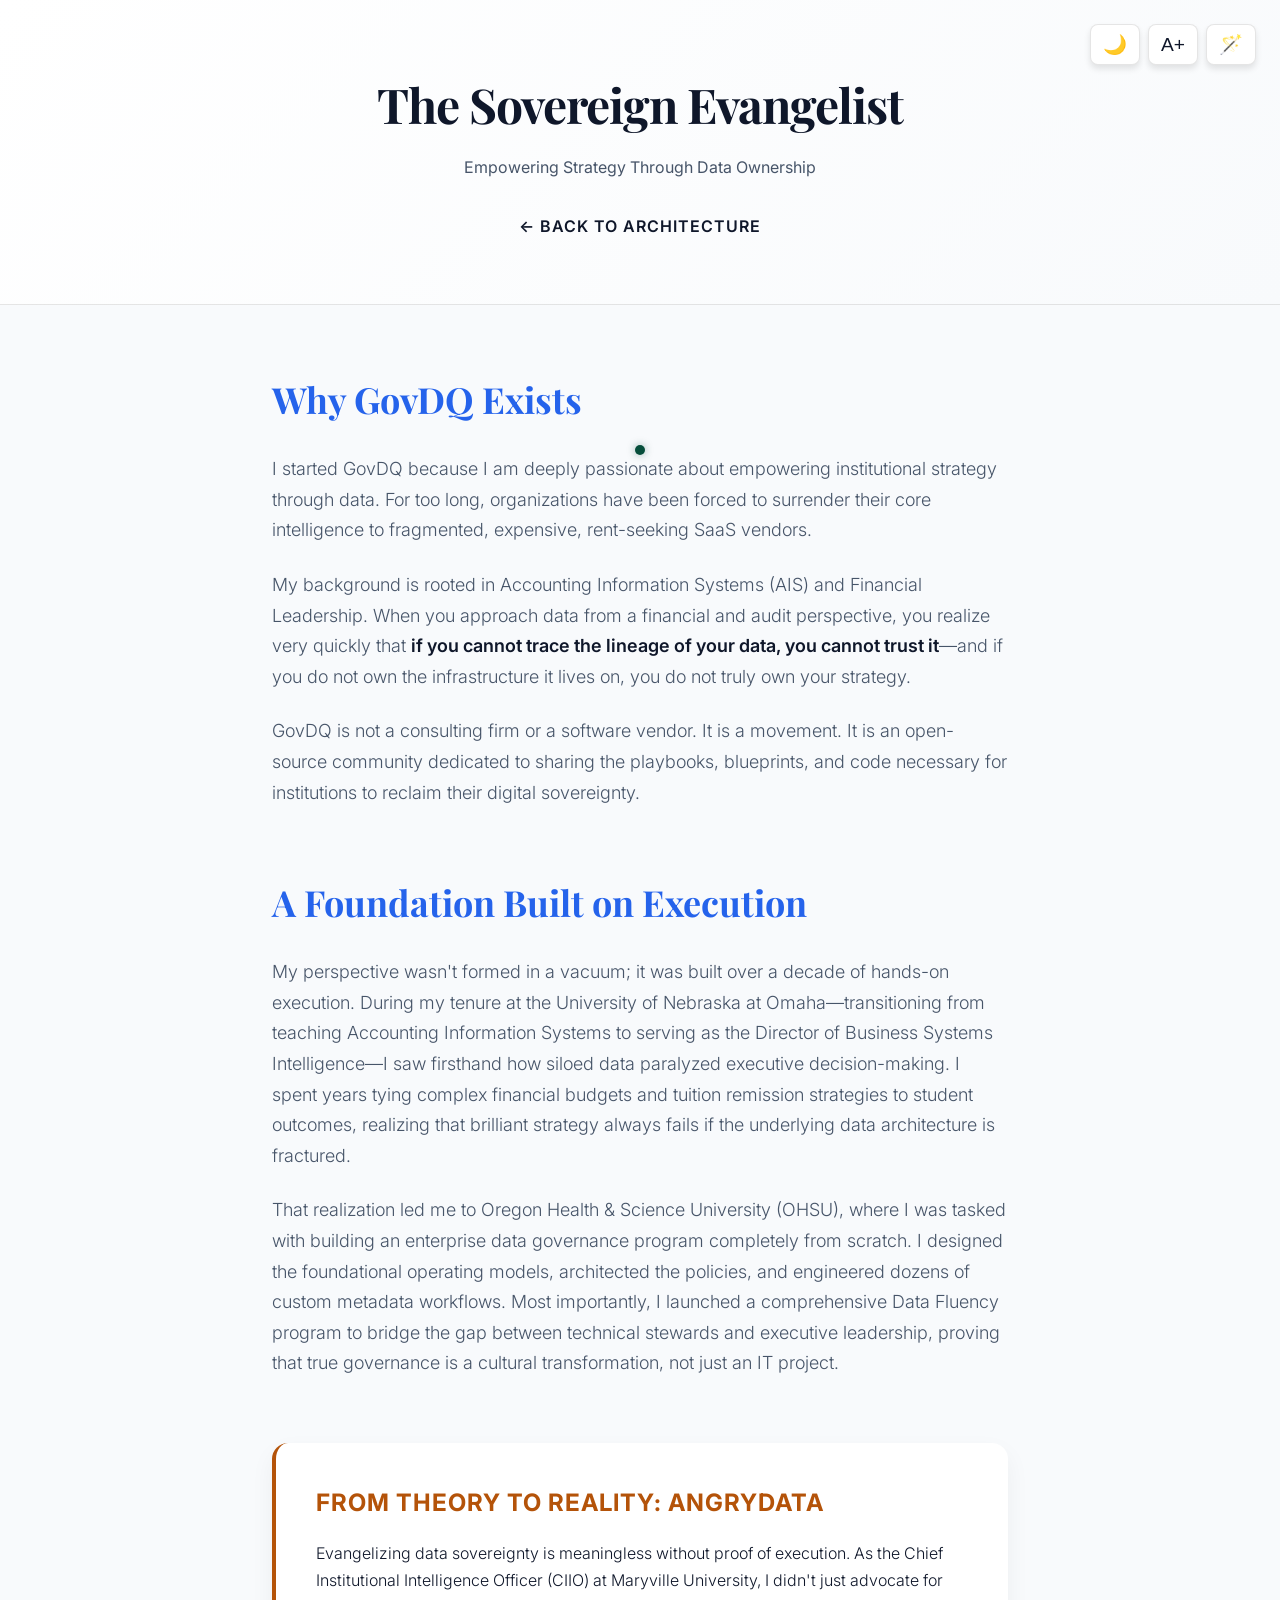
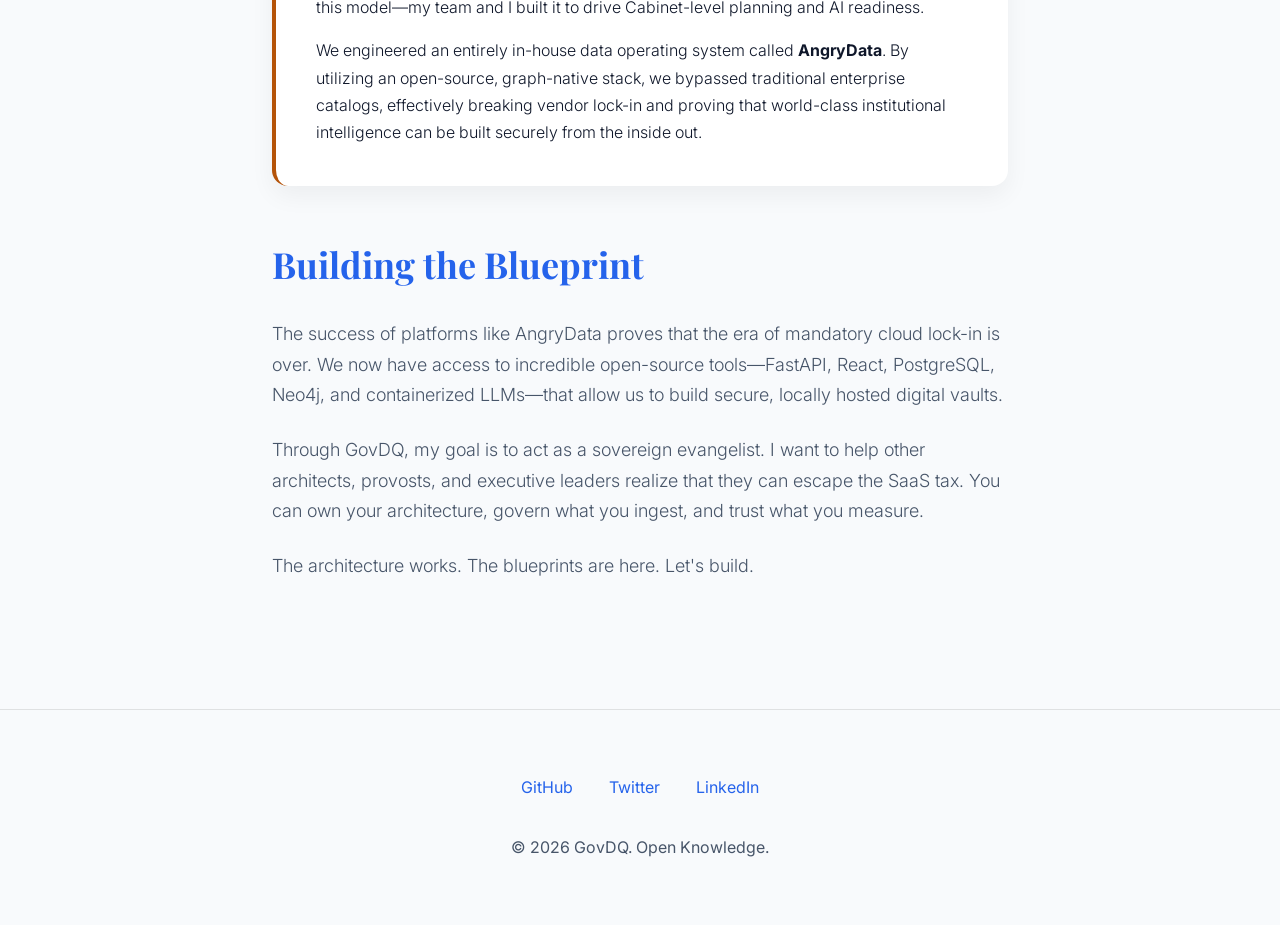
==== about.html @ 3452bdb5 "Create about.html" ====
<!DOCTYPE html>
<html lang="en" data-theme="light">
<head>
  <meta charset="UTF-8" />
  <meta name="viewport" content="width=device-width, initial-scale=1.0" />
  <title>About | GovDQ & The Sovereign Movement</title>
  <link rel="icon" type="image/jpeg" href="assets/images/1753254833234.jpg">
  
  <!-- Fonts -->
  <link href="https://fonts.googleapis.com/css2?family=Inter:wght@300;400;600;800&family=Playfair+Display:wght@700&display=swap" rel="stylesheet">
  
  <style>
    /* CSS Variables for Dynamic Theming */
    :root {
      --bg-deep: #0f172a;
      --bg-card: #1e293b;
      --accent-blue: #3b82f6;
      --accent-gold: #d4b483;
      --text-white: #f8fafc;
      --text-muted: #94a3b8;
      --border-subtle: rgba(255,255,255,0.1);
      --input-bg: #0f172a;
      --error-bg: rgba(239, 68, 68, 0.05);
    }

    [data-theme="light"] {
      --bg-deep: #f8fafc;
      --bg-card: #ffffff;
      --accent-blue: #2563eb;
      --accent-gold: #b45309; 
      --text-white: #0f172a;
      --text-muted: #475569;
      --border-subtle: rgba(0,0,0,0.1);
      --input-bg: #f1f5f9;
      --error-bg: rgba(239, 68, 68, 0.1);
    }

    * { box-sizing: border-box; margin: 0; padding: 0; }
    
    body { font-family: 'Inter', sans-serif; background-color: var(--bg-deep); color: var(--text-white); line-height: 1.7; transition: background-color 0.3s, color 0.3s; font-size: 1rem; }
    body.large-text { font-size: 1.15rem; }
    body.large-text h1 { font-size: 4rem; }
    body.large-text h2 { font-size: 2.85rem; }

    *:focus-visible { outline: 3px solid var(--accent-blue); outline-offset: 3px; border-radius: 4px; }

    header { background: linear-gradient(135deg, var(--bg-card), var(--bg-deep)); text-align: center; padding: 4rem 1rem; border-bottom: 1px solid var(--border-subtle); position: relative; }
    header h1 { font-family: 'Playfair Display', serif; font-size: 3rem; margin-bottom: 0.5rem; letter-spacing: -1px; }
    
    /* Navigation Links */
    .nav-links { margin-top: 2rem; display: flex; justify-content: center; gap: 2rem; }
    .nav-links a { color: var(--text-white); text-decoration: none; font-weight: 600; text-transform: uppercase; letter-spacing: 1px; transition: color 0.3s; }
    .nav-links a:hover { color: var(--accent-gold); }

    .a11y-controls { position: fixed; top: 1.5rem; right: 1.5rem; display: flex; gap: 0.5rem; z-index: 9990; }
    .a11y-controls button { width: auto; padding: 0.5rem 0.75rem; background: var(--bg-card); border: 1px solid var(--border-subtle); border-radius: 8px; color: var(--text-white); cursor: pointer; font-size: 1.2rem; display: flex; align-items: center; justify-content: center; box-shadow: 0 4px 6px rgba(0,0,0,0.1); transition: opacity 0.3s; }
    .a11y-controls button:hover { border-color: var(--accent-blue); }

    /* Trailing Cursor Styles */
    #cursor-dot { position: fixed; top: -10px; left: -10px; width: 10px; height: 10px; background-color: #064e3b; border-radius: 50%; pointer-events: none; z-index: 9999; transform: translate(-50%, -50%); transition: opacity 0.3s ease; box-shadow: 0 0 8px rgba(6, 78, 59, 0.4); }
    .cursor-hidden { opacity: 0 !important; }
    .trail-dot { position: fixed; width: 6px; height: 6px; background-color: #064e3b; border-radius: 50%; pointer-events: none; z-index: 9998; transform: translate(-50%, -50%); opacity: 0.4; animation: fadeTrail 3s ease-out forwards; }
    @keyframes fadeTrail { 0% { opacity: 0.4; transform: translate(-50%, -50%) scale(1); } 100% { opacity: 0; transform: translate(-50%, -50%) scale(0.2); } }

    main { max-width: 800px; margin: 0 auto; padding: 4rem 2rem; }

    .story-block { margin-bottom: 4rem; }
    .story-block h2 { font-size: 2.25rem; color: var(--accent-blue); margin-bottom: 1.5rem; font-family: 'Playfair Display', serif; }
    .story-block p { font-size: 1.125rem; color: var(--text-muted); margin-bottom: 1.5rem; font-weight: 300; }
    .story-block strong { color: var(--text-white); font-weight: 600; }

    .highlight-box { background: var(--bg-card); padding: 2.5rem; border-radius: 16px; border-left: 4px solid var(--accent-gold); margin: 3rem 0; box-shadow: 0 10px 25px rgba(0,0,0,0.05); }
    .highlight-box h3 { color: var(--accent-gold); margin-bottom: 1rem; font-size: 1.5rem; text-transform: uppercase; letter-spacing: 1px; }

    footer { text-align: center; padding: 4rem; color: var(--text-muted); border-top: 1px solid var(--border-subtle); }
    footer a { color: var(--accent-blue); text-decoration: none; margin: 0 1rem; }

    /* Scroll Reveal CSS */
    .hidden { opacity: 0; transform: translateY(30px); transition: opacity 0.8s ease-out, transform 0.8s ease-out; }
    .show { opacity: 1; transform: translateY(0); }

    @media (max-width: 768px) { header h1 { font-size: 2.5rem; } .a11y-controls { top: 1rem; right: 1rem; } #cursor-dot { display: none; } .trail-dot { display: none; } }
  </style>
</head>
<body>
  <div id="cursor-dot"></div>

  <header>
    <div class="a11y-controls">
      <button id="themeToggle" aria-label="Toggle Light and Dark Mode">🌙</button>
      <button id="textSizeToggle" aria-label="Toggle Large Text Size">A+</button>
      <button id="cursorToggle" aria-label="Toggle Trailing Cursor">🪄</button>
    </div>
    <h1>The Sovereign Evangelist</h1>
    <p style="color: var(--text-muted);">Empowering Strategy Through Data Ownership</p>
    
    <div class="nav-links">
      <a href="index.html">← Back to Architecture</a>
    </div>
  </header>

  <main id="main-content">
    
    <div class="story-block hidden">
      <h2>Why GovDQ Exists</h2>
      <p>I started GovDQ because I am deeply passionate about empowering institutional strategy through data. For too long, organizations have been forced to surrender their core intelligence to fragmented, expensive, rent-seeking SaaS vendors.</p>
      <p>My background is rooted in Accounting Information Systems (AIS) and Financial Leadership. When you approach data from a financial and audit perspective, you realize very quickly that <strong>if you cannot trace the lineage of your data, you cannot trust it</strong>—and if you do not own the infrastructure it lives on, you do not truly own your strategy.</p>
      <p>GovDQ is not a consulting firm or a software vendor. It is a movement. It is an open-source community dedicated to sharing the playbooks, blueprints, and code necessary for institutions to reclaim their digital sovereignty.</p>
    </div>

    <div class="story-block hidden">
      <h2>A Foundation Built on Execution</h2>
      <p>My perspective wasn't formed in a vacuum; it was built over a decade of hands-on execution. During my tenure at the University of Nebraska at Omaha—transitioning from teaching Accounting Information Systems to serving as the Director of Business Systems Intelligence—I saw firsthand how siloed data paralyzed executive decision-making. I spent years tying complex financial budgets and tuition remission strategies to student outcomes, realizing that brilliant strategy always fails if the underlying data architecture is fractured.</p>
      <p>That realization led me to Oregon Health & Science University (OHSU), where I was tasked with building an enterprise data governance program completely from scratch. I designed the foundational operating models, architected the policies, and engineered dozens of custom metadata workflows. Most importantly, I launched a comprehensive Data Fluency program to bridge the gap between technical stewards and executive leadership, proving that true governance is a cultural transformation, not just an IT project.</p>
    </div>

    <div class="highlight-box hidden">
      <h3>From Theory to Reality: AngryData</h3>
      <p style="color: var(--text-white); font-weight: 300;">
        Evangelizing data sovereignty is meaningless without proof of execution. As the Chief Institutional Intelligence Officer (CIIO) at Maryville University, I didn't just advocate for this model—my team and I built it to drive Cabinet-level planning and AI readiness.
      </p>
      <p style="color: var(--text-white); font-weight: 300; margin-top: 1rem;">
        We engineered an entirely in-house data operating system called <strong>AngryData</strong>. By utilizing an open-source, graph-native stack, we bypassed traditional enterprise catalogs, effectively breaking vendor lock-in and proving that world-class institutional intelligence can be built securely from the inside out.
      </p>
    </div>

    <div class="story-block hidden">
      <h2>Building the Blueprint</h2>
      <p>The success of platforms like AngryData proves that the era of mandatory cloud lock-in is over. We now have access to incredible open-source tools—FastAPI, React, PostgreSQL, Neo4j, and containerized LLMs—that allow us to build secure, locally hosted digital vaults.</p>
      <p>Through GovDQ, my goal is to act as a sovereign evangelist. I want to help other architects, provosts, and executive leaders realize that they can escape the SaaS tax. You can own your architecture, govern what you ingest, and trust what you measure.</p>
      <p>The architecture works. The blueprints are here. Let's build.</p>
    </div>

  </main>

  <footer class="hidden">
    <a href="https://github.com/GovDQ" aria-label="GovDQ GitHub Profile">GitHub</a>
    <a href="https://x.com/GovDQ" aria-label="GovDQ Twitter Profile">Twitter</a>
    <a href="https://www.linkedin.com/company/govdq" aria-label="GovDQ LinkedIn Page">LinkedIn</a>
    <p style="margin-top: 2rem;">© 2026 GovDQ. Open Knowledge.</p>
  </footer>

  <script>
    document.addEventListener('DOMContentLoaded', () => {
      // Theme Toggle Logic
      const themeBtn = document.getElementById('themeToggle');
      const savedTheme = localStorage.getItem('theme') || 'light';
      
      if (savedTheme === 'dark') {
        document.documentElement.setAttribute('data-theme', 'dark');
        themeBtn.innerText = '☀️';
      } else {
        document.documentElement.setAttribute('data-theme', 'light');
        themeBtn.innerText = '🌙';
      }

      themeBtn.addEventListener('click', () => {
        const isLight = document.documentElement.getAttribute('data-theme') === 'light';
        if (isLight) {
          document.documentElement.setAttribute('data-theme', 'dark');
          localStorage.setItem('theme', 'dark');
          themeBtn.innerText = '☀️';
        } else {
          document.documentElement.setAttribute('data-theme', 'light');
          localStorage.setItem('theme', 'light');
          themeBtn.innerText = '🌙';
        }
      });

      // Text Size Toggle Logic
      const textBtn = document.getElementById('textSizeToggle');
      const savedTextSize = localStorage.getItem('largeText') === 'true';
      if (savedTextSize) document.body.classList.add('large-text');

      textBtn.addEventListener('click', () => {
        document.body.classList.toggle('large-text');
        localStorage.setItem('largeText', document.body.classList.contains('large-text'));
      });

      // Trailing Cursor Logic
      const cursorBtn = document.getElementById('cursorToggle');
      const cursorDot = document.getElementById('cursor-dot');
      const savedCursor = localStorage.getItem('cursorActive');
      let isCursorActive = savedCursor !== 'false'; 

      if (!isCursorActive) {
        cursorDot.classList.add('cursor-hidden');
        cursorBtn.style.opacity = '0.5';
      }

      cursorBtn.addEventListener('click', () => {
        isCursorActive = !isCursorActive;
        localStorage.setItem('cursorActive', isCursorActive);
        if (isCursorActive) {
          cursorDot.classList.remove('cursor-hidden');
          cursorBtn.style.opacity = '1';
        } else {
          cursorDot.classList.add('cursor-hidden');
          cursorBtn.style.opacity = '0.5';
        }
      });

      // Cursor Physics Engine
      let mouseX = window.innerWidth / 2;
      let mouseY = window.innerHeight / 2;
      let dotX = mouseX;
      let dotY = mouseY;
      let lastSpawnX = dotX;
      let lastSpawnY = dotY;

      window.addEventListener('mousemove', (e) => {
        mouseX = e.clientX;
        mouseY = e.clientY;
      });

      function animateCursor() {
        dotX += (mouseX - dotX) * 0.15; 
        dotY += (mouseY - dotY) * 0.15;
        
        if (cursorDot) {
          cursorDot.style.left = `${dotX}px`;
          cursorDot.style.top = `${dotY}px`;
        }

        if (isCursorActive) {
          const dist = Math.hypot(dotX - lastSpawnX, dotY - lastSpawnY);
          if (dist > 12) { 
            const trail = document.createElement('div');
            trail.className = 'trail-dot';
            trail.style.left = `${dotX}px`;
            trail.style.top = `${dotY}px`;
            document.body.appendChild(trail);
            lastSpawnX = dotX;
            lastSpawnY = dotY;
            setTimeout(() => { trail.remove(); }, 3000);
          }
        }
        requestAnimationFrame(animateCursor);
      }
      animateCursor();
    });
  </script>
  
  <!-- Scroll Reveal Script Link -->
  <script src="assets/js/scroll-reveal.js"></script>
</body>
</html>
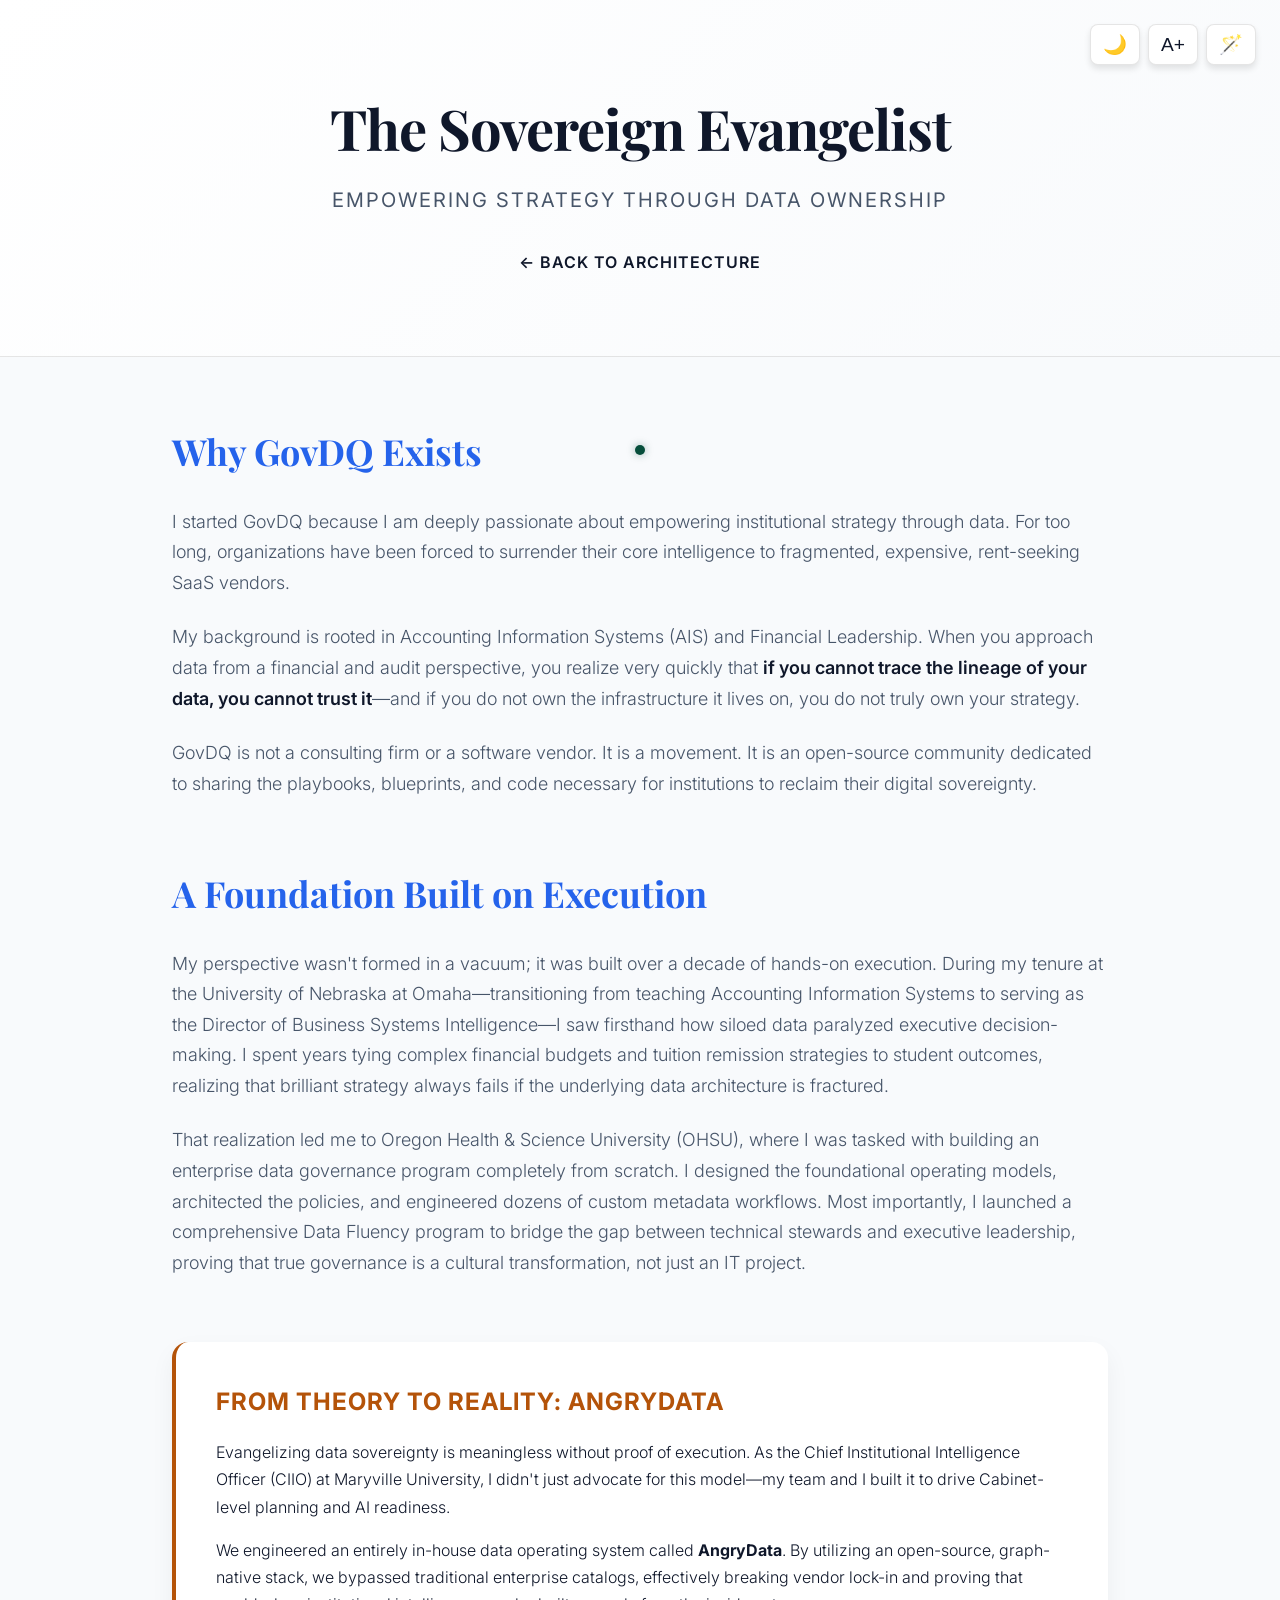
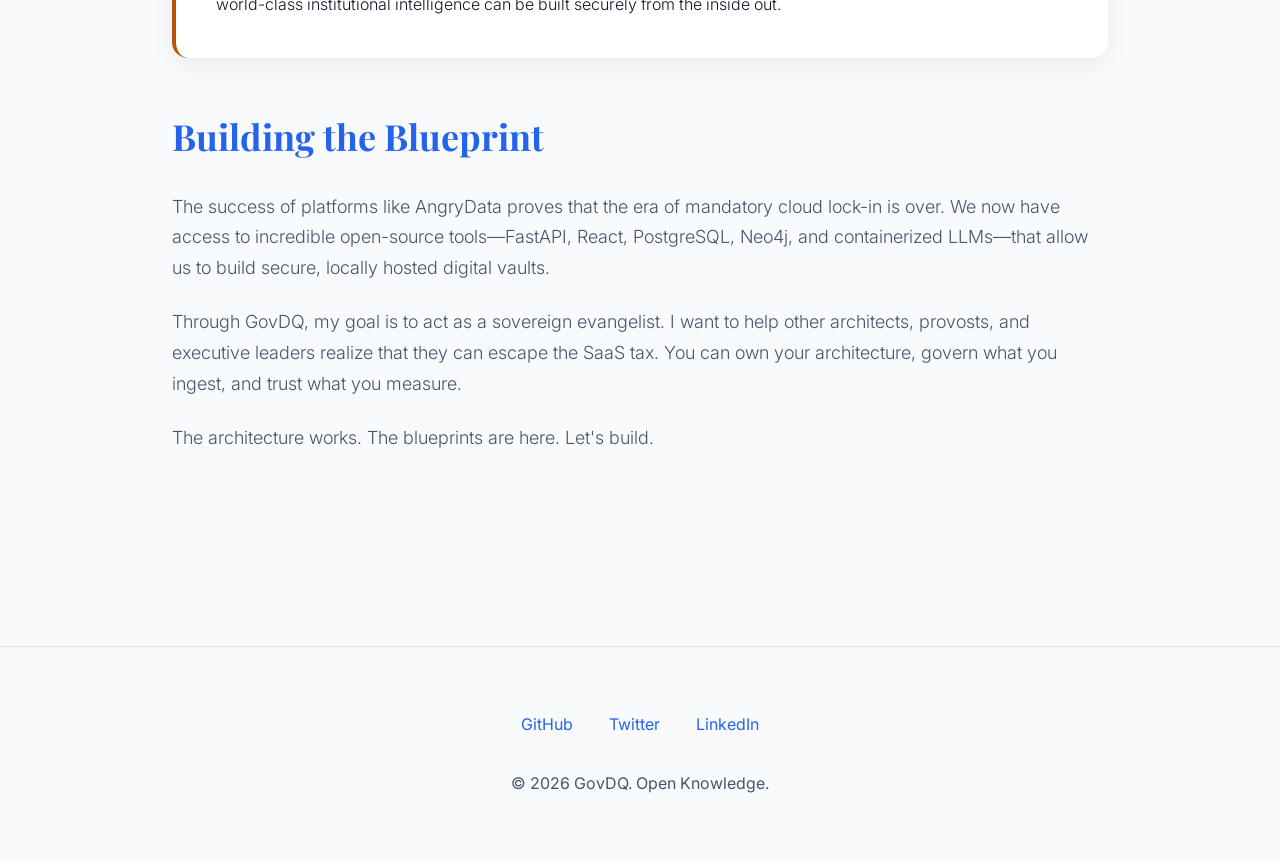
==== commit 2a28e7b9: "Update about.html" ====
--- a/about.html
+++ b/about.html
@@ -6,91 +6,14 @@
   <title>About | GovDQ & The Sovereign Movement</title>
   <link rel="icon" type="image/jpeg" href="assets/images/1753254833234.jpg">
   
-  <!-- Fonts -->
+  <!-- Fonts & Global CSS -->
   <link href="https://fonts.googleapis.com/css2?family=Inter:wght@300;400;600;800&family=Playfair+Display:wght@700&display=swap" rel="stylesheet">
-  
-  <style>
-    /* CSS Variables for Dynamic Theming */
-    :root {
-      --bg-deep: #0f172a;
-      --bg-card: #1e293b;
-      --accent-blue: #3b82f6;
-      --accent-gold: #d4b483;
-      --text-white: #f8fafc;
-      --text-muted: #94a3b8;
-      --border-subtle: rgba(255,255,255,0.1);
-      --input-bg: #0f172a;
-      --error-bg: rgba(239, 68, 68, 0.05);
-    }
-
-    [data-theme="light"] {
-      --bg-deep: #f8fafc;
-      --bg-card: #ffffff;
-      --accent-blue: #2563eb;
-      --accent-gold: #b45309; 
-      --text-white: #0f172a;
-      --text-muted: #475569;
-      --border-subtle: rgba(0,0,0,0.1);
-      --input-bg: #f1f5f9;
-      --error-bg: rgba(239, 68, 68, 0.1);
-    }
-
-    * { box-sizing: border-box; margin: 0; padding: 0; }
-    
-    body { font-family: 'Inter', sans-serif; background-color: var(--bg-deep); color: var(--text-white); line-height: 1.7; transition: background-color 0.3s, color 0.3s; font-size: 1rem; }
-    body.large-text { font-size: 1.15rem; }
-    body.large-text h1 { font-size: 4rem; }
-    body.large-text h2 { font-size: 2.85rem; }
-
-    *:focus-visible { outline: 3px solid var(--accent-blue); outline-offset: 3px; border-radius: 4px; }
-
-    header { background: linear-gradient(135deg, var(--bg-card), var(--bg-deep)); text-align: center; padding: 4rem 1rem; border-bottom: 1px solid var(--border-subtle); position: relative; }
-    header h1 { font-family: 'Playfair Display', serif; font-size: 3rem; margin-bottom: 0.5rem; letter-spacing: -1px; }
-    
-    /* Navigation Links */
-    .nav-links { margin-top: 2rem; display: flex; justify-content: center; gap: 2rem; }
-    .nav-links a { color: var(--text-white); text-decoration: none; font-weight: 600; text-transform: uppercase; letter-spacing: 1px; transition: color 0.3s; }
-    .nav-links a:hover { color: var(--accent-gold); }
-
-    .a11y-controls { position: fixed; top: 1.5rem; right: 1.5rem; display: flex; gap: 0.5rem; z-index: 9990; }
-    .a11y-controls button { width: auto; padding: 0.5rem 0.75rem; background: var(--bg-card); border: 1px solid var(--border-subtle); border-radius: 8px; color: var(--text-white); cursor: pointer; font-size: 1.2rem; display: flex; align-items: center; justify-content: center; box-shadow: 0 4px 6px rgba(0,0,0,0.1); transition: opacity 0.3s; }
-    .a11y-controls button:hover { border-color: var(--accent-blue); }
-
-    /* Trailing Cursor Styles */
-    #cursor-dot { position: fixed; top: -10px; left: -10px; width: 10px; height: 10px; background-color: #064e3b; border-radius: 50%; pointer-events: none; z-index: 9999; transform: translate(-50%, -50%); transition: opacity 0.3s ease; box-shadow: 0 0 8px rgba(6, 78, 59, 0.4); }
-    .cursor-hidden { opacity: 0 !important; }
-    .trail-dot { position: fixed; width: 6px; height: 6px; background-color: #064e3b; border-radius: 50%; pointer-events: none; z-index: 9998; transform: translate(-50%, -50%); opacity: 0.4; animation: fadeTrail 3s ease-out forwards; }
-    @keyframes fadeTrail { 0% { opacity: 0.4; transform: translate(-50%, -50%) scale(1); } 100% { opacity: 0; transform: translate(-50%, -50%) scale(0.2); } }
-
-    main { max-width: 800px; margin: 0 auto; padding: 4rem 2rem; }
-
-    .story-block { margin-bottom: 4rem; }
-    .story-block h2 { font-size: 2.25rem; color: var(--accent-blue); margin-bottom: 1.5rem; font-family: 'Playfair Display', serif; }
-    .story-block p { font-size: 1.125rem; color: var(--text-muted); margin-bottom: 1.5rem; font-weight: 300; }
-    .story-block strong { color: var(--text-white); font-weight: 600; }
-
-    .highlight-box { background: var(--bg-card); padding: 2.5rem; border-radius: 16px; border-left: 4px solid var(--accent-gold); margin: 3rem 0; box-shadow: 0 10px 25px rgba(0,0,0,0.05); }
-    .highlight-box h3 { color: var(--accent-gold); margin-bottom: 1rem; font-size: 1.5rem; text-transform: uppercase; letter-spacing: 1px; }
-
-    footer { text-align: center; padding: 4rem; color: var(--text-muted); border-top: 1px solid var(--border-subtle); }
-    footer a { color: var(--accent-blue); text-decoration: none; margin: 0 1rem; }
-
-    /* Scroll Reveal CSS */
-    .hidden { opacity: 0; transform: translateY(30px); transition: opacity 0.8s ease-out, transform 0.8s ease-out; }
-    .show { opacity: 1; transform: translateY(0); }
-
-    @media (max-width: 768px) { header h1 { font-size: 2.5rem; } .a11y-controls { top: 1rem; right: 1rem; } #cursor-dot { display: none; } .trail-dot { display: none; } }
-  </style>
+  <link rel="stylesheet" href="assets/css/main.css">
 </head>
 <body>
-  <div id="cursor-dot"></div>
+  <!-- UI Controls & Cursor injected by components.js -->
 
   <header>
-    <div class="a11y-controls">
-      <button id="themeToggle" aria-label="Toggle Light and Dark Mode">🌙</button>
-      <button id="textSizeToggle" aria-label="Toggle Large Text Size">A+</button>
-      <button id="cursorToggle" aria-label="Toggle Trailing Cursor">🪄</button>
-    </div>
     <h1>The Sovereign Evangelist</h1>
     <p style="color: var(--text-muted);">Empowering Strategy Through Data Ownership</p>
     
@@ -133,115 +56,11 @@
 
   </main>
 
-  <footer class="hidden">
-    <a href="https://github.com/GovDQ" aria-label="GovDQ GitHub Profile">GitHub</a>
-    <a href="https://x.com/GovDQ" aria-label="GovDQ Twitter Profile">Twitter</a>
-    <a href="https://www.linkedin.com/company/govdq" aria-label="GovDQ LinkedIn Page">LinkedIn</a>
-    <p style="margin-top: 2rem;">© 2026 GovDQ. Open Knowledge.</p>
-  </footer>
+  <!-- Global Footer Component Anchor -->
+  <div id="govdq-footer"></div>
 
-  <script>
-    document.addEventListener('DOMContentLoaded', () => {
-      // Theme Toggle Logic
-      const themeBtn = document.getElementById('themeToggle');
-      const savedTheme = localStorage.getItem('theme') || 'light';
-      
-      if (savedTheme === 'dark') {
-        document.documentElement.setAttribute('data-theme', 'dark');
-        themeBtn.innerText = '☀️';
-      } else {
-        document.documentElement.setAttribute('data-theme', 'light');
-        themeBtn.innerText = '🌙';
-      }
-
-      themeBtn.addEventListener('click', () => {
-        const isLight = document.documentElement.getAttribute('data-theme') === 'light';
-        if (isLight) {
-          document.documentElement.setAttribute('data-theme', 'dark');
-          localStorage.setItem('theme', 'dark');
-          themeBtn.innerText = '☀️';
-        } else {
-          document.documentElement.setAttribute('data-theme', 'light');
-          localStorage.setItem('theme', 'light');
-          themeBtn.innerText = '🌙';
-        }
-      });
-
-      // Text Size Toggle Logic
-      const textBtn = document.getElementById('textSizeToggle');
-      const savedTextSize = localStorage.getItem('largeText') === 'true';
-      if (savedTextSize) document.body.classList.add('large-text');
-
-      textBtn.addEventListener('click', () => {
-        document.body.classList.toggle('large-text');
-        localStorage.setItem('largeText', document.body.classList.contains('large-text'));
-      });
-
-      // Trailing Cursor Logic
-      const cursorBtn = document.getElementById('cursorToggle');
-      const cursorDot = document.getElementById('cursor-dot');
-      const savedCursor = localStorage.getItem('cursorActive');
-      let isCursorActive = savedCursor !== 'false'; 
-
-      if (!isCursorActive) {
-        cursorDot.classList.add('cursor-hidden');
-        cursorBtn.style.opacity = '0.5';
-      }
-
-      cursorBtn.addEventListener('click', () => {
-        isCursorActive = !isCursorActive;
-        localStorage.setItem('cursorActive', isCursorActive);
-        if (isCursorActive) {
-          cursorDot.classList.remove('cursor-hidden');
-          cursorBtn.style.opacity = '1';
-        } else {
-          cursorDot.classList.add('cursor-hidden');
-          cursorBtn.style.opacity = '0.5';
-        }
-      });
-
-      // Cursor Physics Engine
-      let mouseX = window.innerWidth / 2;
-      let mouseY = window.innerHeight / 2;
-      let dotX = mouseX;
-      let dotY = mouseY;
-      let lastSpawnX = dotX;
-      let lastSpawnY = dotY;
-
-      window.addEventListener('mousemove', (e) => {
-        mouseX = e.clientX;
-        mouseY = e.clientY;
-      });
-
-      function animateCursor() {
-        dotX += (mouseX - dotX) * 0.15; 
-        dotY += (mouseY - dotY) * 0.15;
-        
-        if (cursorDot) {
-          cursorDot.style.left = `${dotX}px`;
-          cursorDot.style.top = `${dotY}px`;
-        }
-
-        if (isCursorActive) {
-          const dist = Math.hypot(dotX - lastSpawnX, dotY - lastSpawnY);
-          if (dist > 12) { 
-            const trail = document.createElement('div');
-            trail.className = 'trail-dot';
-            trail.style.left = `${dotX}px`;
-            trail.style.top = `${dotY}px`;
-            document.body.appendChild(trail);
-            lastSpawnX = dotX;
-            lastSpawnY = dotY;
-            setTimeout(() => { trail.remove(); }, 3000);
-          }
-        }
-        requestAnimationFrame(animateCursor);
-      }
-      animateCursor();
-    });
-  </script>
-  
-  <!-- Scroll Reveal Script Link -->
+  <!-- Global Component Engine & Custom Logic -->
+  <script src="assets/js/components.js"></script>
   <script src="assets/js/scroll-reveal.js"></script>
 </body>
 </html>
--- a/assets/css/main.css
+++ b/assets/css/main.css
@@ -0,0 +1,110 @@
+/* 
+  1. CSS Variables for Dynamic Theming 
+*/
+:root {
+  --bg-deep: #0f172a;
+  --bg-card: #1e293b;
+  --accent-blue: #3b82f6;
+  --accent-gold: #d4b483;
+  --text-white: #f8fafc;
+  --text-muted: #94a3b8;
+  --border-subtle: rgba(255,255,255,0.1);
+  --input-bg: #0f172a;
+  --error-bg: rgba(239, 68, 68, 0.05);
+}
+
+[data-theme="light"] {
+  --bg-deep: #f8fafc;
+  --bg-card: #ffffff;
+  --accent-blue: #2563eb;
+  --accent-gold: #b45309; 
+  --text-white: #0f172a;
+  --text-muted: #475569;
+  --border-subtle: rgba(0,0,0,0.1);
+  --input-bg: #f1f5f9;
+  --error-bg: rgba(239, 68, 68, 0.1);
+}
+
+* { box-sizing: border-box; margin: 0; padding: 0; }
+
+/* 2. Text Scaling & Base Accessibility */
+body { font-family: 'Inter', sans-serif; background-color: var(--bg-deep); color: var(--text-white); line-height: 1.7; transition: background-color 0.3s, color 0.3s; font-size: 1rem; }
+body.large-text { font-size: 1.15rem; }
+body.large-text h1 { font-size: 4rem; }
+body.large-text h2 { font-size: 2.85rem; }
+
+*:focus-visible { outline: 3px solid var(--accent-blue); outline-offset: 3px; border-radius: 4px; }
+
+/* 3. Global Header */
+header { background: linear-gradient(135deg, var(--bg-card), var(--bg-deep)); text-align: center; padding: 5rem 1rem; border-bottom: 1px solid var(--border-subtle); position: relative; }
+header img { height: 120px; margin-bottom: 1.5rem; filter: drop-shadow(0 0 20px rgba(59, 130, 246, 0.3)); }
+header h1 { font-family: 'Playfair Display', serif; font-size: 3.5rem; margin-bottom: 0.5rem; letter-spacing: -1px; }
+header p { font-size: 1.25rem; color: var(--accent-gold); text-transform: uppercase; letter-spacing: 2px; }
+
+.nav-links { margin-top: 2rem; display: flex; justify-content: center; gap: 2rem; }
+.nav-links a { color: var(--text-white); text-decoration: none; font-weight: 600; text-transform: uppercase; letter-spacing: 1px; transition: color 0.3s; }
+.nav-links a:hover { color: var(--accent-gold); }
+
+/* 4. Accessibility Control Panel */
+.a11y-controls { position: fixed; top: 1.5rem; right: 1.5rem; display: flex; gap: 0.5rem; z-index: 9990; }
+.a11y-controls button { width: auto; padding: 0.5rem 0.75rem; background: var(--bg-card); border: 1px solid var(--border-subtle); border-radius: 8px; color: var(--text-white); cursor: pointer; font-size: 1.2rem; display: flex; align-items: center; justify-content: center; box-shadow: 0 4px 6px rgba(0,0,0,0.1); transition: opacity 0.3s; }
+.a11y-controls button:hover { border-color: var(--accent-blue); }
+
+/* 5. Trailing Cursor Styles */
+#cursor-dot { position: fixed; top: -10px; left: -10px; width: 10px; height: 10px; background-color: #064e3b; border-radius: 50%; pointer-events: none; z-index: 9999; transform: translate(-50%, -50%); transition: opacity 0.3s ease; box-shadow: 0 0 8px rgba(6, 78, 59, 0.4); }
+.cursor-hidden { opacity: 0 !important; }
+.trail-dot { position: fixed; width: 6px; height: 6px; background-color: #064e3b; border-radius: 50%; pointer-events: none; z-index: 9998; transform: translate(-50%, -50%); opacity: 0.4; animation: fadeTrail 3s ease-out forwards; }
+
+@keyframes fadeTrail {
+  0% { opacity: 0.4; transform: translate(-50%, -50%) scale(1); }
+  100% { opacity: 0; transform: translate(-50%, -50%) scale(0.2); }
+}
+
+/* 6. Layouts & Cards */
+main { max-width: 1000px; margin: 0 auto; padding: 4rem 2rem; }
+.hero-section { text-align: center; margin-bottom: 6rem; }
+.hero-section h2 { font-size: 2.5rem; margin-bottom: 1.5rem; }
+.grid { display: grid; grid-template-columns: repeat(auto-fit, minmax(300px, 1fr)); gap: 2rem; margin-bottom: 6rem; }
+.card { background: var(--bg-card); padding: 2rem; border-radius: 16px; border: 1px solid var(--border-subtle); transition: transform 0.3s ease; box-shadow: 0 4px 6px rgba(0,0,0,0.05); }
+.card:hover { transform: translateY(-10px); border-color: var(--accent-blue); }
+.card h3 { color: var(--accent-blue); margin-bottom: 1rem; font-size: 1.5rem; }
+.value-prop { background: rgba(59, 130, 246, 0.05); padding: 3rem; border-radius: 20px; border: 1px solid rgba(59, 130, 246, 0.2); margin-bottom: 6rem; }
+
+/* 7. Interactive Story Sections */
+.interactive-section { background: var(--bg-card); padding: 3rem; border-radius: 20px; border: 1px solid var(--border-subtle); margin-bottom: 6rem; box-shadow: 0 10px 25px rgba(0,0,0,0.1); }
+.interactive-section h2 { margin-bottom: 1rem; font-size: 2rem; }
+.chart-container { position: relative; height: 350px; width: 100%; margin-bottom: 2rem; }
+.slider-container { display: flex; flex-direction: column; gap: 0.5rem; margin-top: 1.5rem; }
+.slider-container input[type="range"] { width: 100%; cursor: pointer; accent-color: var(--accent-blue); }
+#institutionalGraph { height: 400px; width: 100%; border: 1px solid var(--border-subtle); border-radius: 8px; background: var(--input-bg); margin-top: 2rem; }
+
+/* 8. Text & Highlight Blocks (About Page) */
+.story-block { margin-bottom: 4rem; }
+.story-block h2 { font-size: 2.25rem; color: var(--accent-blue); margin-bottom: 1.5rem; font-family: 'Playfair Display', serif; }
+.story-block p { font-size: 1.125rem; color: var(--text-muted); margin-bottom: 1.5rem; font-weight: 300; }
+.story-block strong { color: var(--text-white); font-weight: 600; }
+.highlight-box { background: var(--bg-card); padding: 2.5rem; border-radius: 16px; border-left: 4px solid var(--accent-gold); margin: 3rem 0; box-shadow: 0 10px 25px rgba(0,0,0,0.05); }
+.highlight-box h3 { color: var(--accent-gold); margin-bottom: 1rem; font-size: 1.5rem; text-transform: uppercase; letter-spacing: 1px; }
+
+/* 9. Scroll Reveal CSS */
+.hidden { opacity: 0; transform: translateY(30px); transition: opacity 0.8s ease-out, transform 0.8s ease-out; }
+.show { opacity: 1; transform: translateY(0); }
+
+/* 10. Forms */
+form { background: var(--bg-card); padding: 3rem; border-radius: 16px; box-shadow: 0 10px 25px rgba(0,0,0,0.1); border: 1px solid var(--border-subtle); }
+input[type="text"], input[type="email"], textarea, select { width: 100%; padding: 1rem; margin-bottom: 1.5rem; border: 1px solid var(--border-subtle); border-radius: 8px; background: var(--input-bg); color: var(--text-white); font-size: 1rem; transition: border-color 0.3s; }
+input:focus, textarea:focus, select:focus { border-color: var(--accent-blue); outline: none; }
+select { appearance: none; background-image: url("data:image/svg+xml;charset=UTF-8,%3csvg xmlns='http://www.w3.org/2000/svg' viewBox='0 0 24 24' fill='none' stroke='%2394a3b8' stroke-width='2' stroke-linecap='round' stroke-linejoin='round'%3e%3cpolyline points='6 9 12 15 18 9'%3e%3c/polyline%3e%3c/svg%3e"); background-repeat: no-repeat; background-position: right 1rem center; background-size: 1em; }
+button[type="submit"] { background: var(--accent-blue); color: #ffffff; border: none; padding: 1rem 2rem; width: 100%; font-weight: 800; border-radius: 8px; cursor: pointer; text-transform: uppercase; letter-spacing: 1px; transition: 0.3s; }
+button[type="submit"]:hover { background: #2563eb; }
+
+/* 11. Global Footer */
+footer { text-align: center; padding: 4rem; color: var(--text-muted); border-top: 1px solid var(--border-subtle); margin-top: 4rem; }
+footer a { color: var(--accent-blue); text-decoration: none; margin: 0 1rem; }
+
+/* 12. Mobile Responsiveness */
+@media (max-width: 768px) { 
+  header h1 { font-size: 2.5rem; } 
+  .a11y-controls { top: 1rem; right: 1rem; } 
+  #cursor-dot, .trail-dot { display: none; } 
+}
